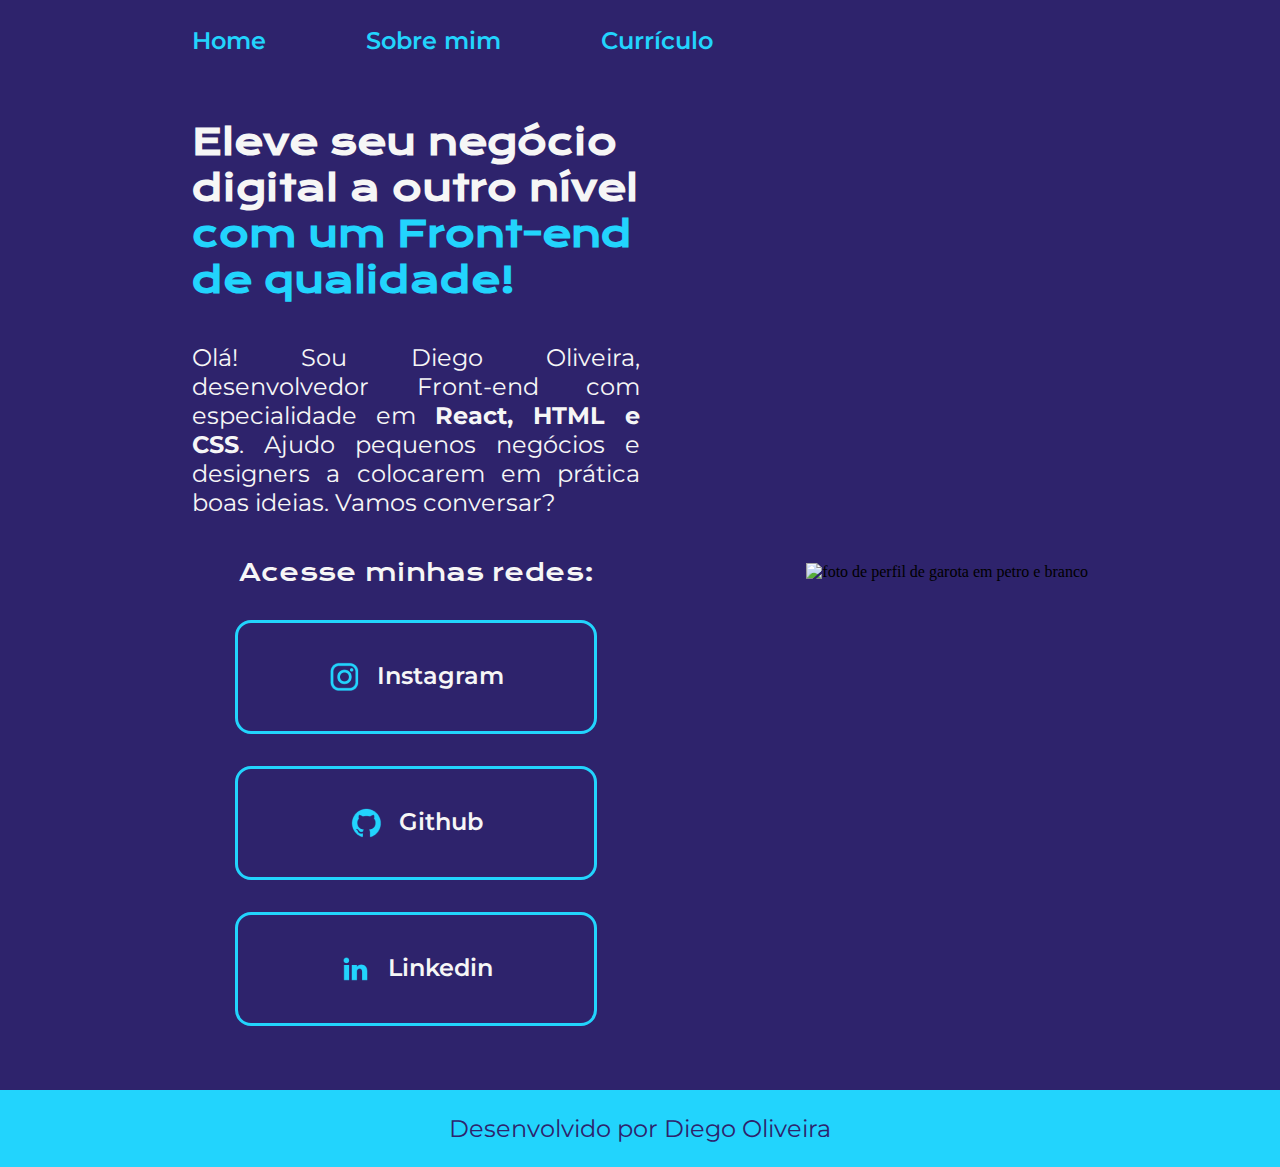
==== index.html @ 1ac7f7a9 "Add files via upload" ====
<!DOCTYPE html>
<html lang="pt-br">
    <head>
        <link rel="preconnect" href="https://fonts.googleapis.com">
        <link rel="preconnect" href="https://fonts.gstatic.com" crossorigin>
        <link href="https://fonts.googleapis.com/css2?family=Montserrat:ital,wght@0,100..900;1,100..900&display=swap" rel="stylesheet">
        <link rel="preconnect" href="https://fonts.googleapis.com">
        <link rel="preconnect" href="https://fonts.gstatic.com" crossorigin>
        <link href="https://fonts.googleapis.com/css2?family=Krona+One&family=Montserrat:ital,wght@0,100..900;1,100..900&display=swap" rel="stylesheet">
        <meta charset="UTF-8">
        <meta name="viewport" content="width=device-width, initial-scale=1.0">
        <meta http-equiv="X-UA-Compatible" content="ie=edge">
        <title>
               Portifolio 2
        </title>
        <link rel="stylesheet" href="style.css">
    </head>
    <body>
        <header>
            <nav class = "header_links"> <!--tag nav - criacao de menu de navegacao-->
                <a class="header_links_links" href="./index.html"> Home
                </a>
                <a class="header_links_links" href= "./about.html"> Sobre mim 
                </a> 
                <a class="header_links_links" href= "./curriculo.html"> Currículo
                </a> 
            </nav>
        </header>
        <main class="apresentacao">
            <section class="apresentacao_conteudo">
                <h1 class="apresentacao_conteudo_titulo">Eleve seu negócio digital a outro nível <strong class="destaque_titulo"> com um
               Front-end de qualidade!</strong></h1>
                <p class="apresentacao_conteudo_texto"> Olá! Sou Diego Oliveira, desenvolvedor Front-end com
                especialidade em <strong classe="destaque_p">React, HTML e
                CSS</strong>.
                Ajudo pequenos negócios e designers a colocarem em
                prática boas ideias. Vamos conversar?</p>
                <div class="apresentacao_links">
                    <h2 class="apresentacao_links_subtitulo"> <!--H2 - tag para subtitulo-->
                        Acesse minhas redes:
                    </h2>
                    <a class="apresentacao_links_inst" href="https://www.instagram.com/"> <img src="./assets/instagram.png"> Instagram
                    </a>
                    <a class="apresentacao_links_inst" href="https://github.com/DieVini"> <img src="./assets/github.png"> Github
                    </a>
                    <a class="apresentacao_links_inst" href="https://br.linkedin.com/"> <img src="./assets/linkedin.png"> Linkedin
                    </a>
                </div>
            </section>
            <img src="imagem_figma.png" alt="foto de perfil de garota em petro e branco">

        </main>
        <footer>
            Desenvolvido por Diego Oliveira
        </footer>
    </body>
</html>
---- style.css ----
*{
margin: 0;
padding: 0;
}
:root{
    --cor-primaria: #2E236C;
    --cor-secundaria: #f6f6f6;
    --cor-terciaria: #22d4fd;
}
body{
    background-color: var(--cor-primaria);
    /* height: 100vh; */
    box-sizing: border-box;
}
.apresentacao{ /*tag main*/
    padding: 5% 15%;
    display:flex;
    align-items: center;
    justify-content: space-between;
}
.apresentacao_conteudo{ /*tag section*/
    display:flex;
    flex-direction: column;
    gap: 40px;
    width: 50%;
}
.apresentacao_links{ /*tag div*/
    display:flex;
    justify-content: space-between;
    flex-direction: column;
    align-items: center;
    gap: 32px;
}
.header_links_links{ /*tag a para botoes do cabecalho*/
    font-weight: 600;
    color: var(--cor-terciaria);
    font-family: "Montserrat", sans-serif;
    text-decoration: none;
    font-size: 1.5rem;
}
.header_links{ /*tag nav*/
    display: flex;
    flex-direction: row;    
    gap: 100px;
    padding: 2% 0% 0% 15%;
}
.header_links_links:hover{ /*adicionar efeito hover nos botoes do cabecalho*/
    color: #3232f0ce;
    cursor: pointer;
}
h1{
    color: var(--cor-secundaria);
}
.destaque_titulo{ /*strong titulo*/
    color: var(--cor-terciaria);
}
p{ /*paragrafo*/
    text-align: justify;
    color: var(--cor-secundaria);
}
.apresentacao_conteudo_titulo{ /*tag H1*/
    font-size: 36px;
    font-family: "Krona one", sans-serif;
    font-style: normal;
    font-optical-sizing: auto;
}
.apresentacao_conteudo_texto{ /*tag p*/
    font-size: 1.5rem;
    font-family: "Montserrat", sans-serif;
    font-style: normal;
    font-optical-sizing: auto;
}
.apresentacao_links_inst{ /*tag a para botoes das redes sociais*/
    width: 280px; 
    text-align: center;
    border-style: solid; 
    border-color: var(--cor-terciaria);
    border-radius: 16px; 
    font-size: 24px;
    font-weight: 600;
    text-decoration: none;
    color: var(--cor-secundaria);
    font-family: 'Montserrat', sans-serif;
    padding: 38px;
    display: flex;
    justify-content: center;
    gap: 16px;
}
.apresentacao_links_inst:hover{ /*tag para adicionar efeito rover aos botoes das redes sociais*/
    border-color: #0000ff;
    background-color: #272727;
    cursor: pointer;
}
.apresentacao_links_subtitulo{ /*tag H2*/
    color: var(--cor-secundaria);
    font-size: 1.5rem;
    font-family: "krona one", sans-serif;
    font-weight: 400;
}
.destaque_titulo:hover{ /*tag para adicionar efeito hover ao strong do titulo*/
    color: #3232f0ce;
    cursor: pointer;
}
footer{ /*rodape*/ 
    color: var(--cor-primaria);
    background-color: var(--cor-terciaria); 
    text-align: center;
    font-family: 'Montserrat', sans-serif;
    font-size: 1.5rem;
    font-weight: 400;
    padding: 24px;
}
.lista{ /*tag da lista do curriculo*/
    font-weight: 400;
    color: var(--cor-secundaria);
    font-family: "Montserrat", sans-serif;
    text-decoration: none;
    font-size: 1.5rem;
}
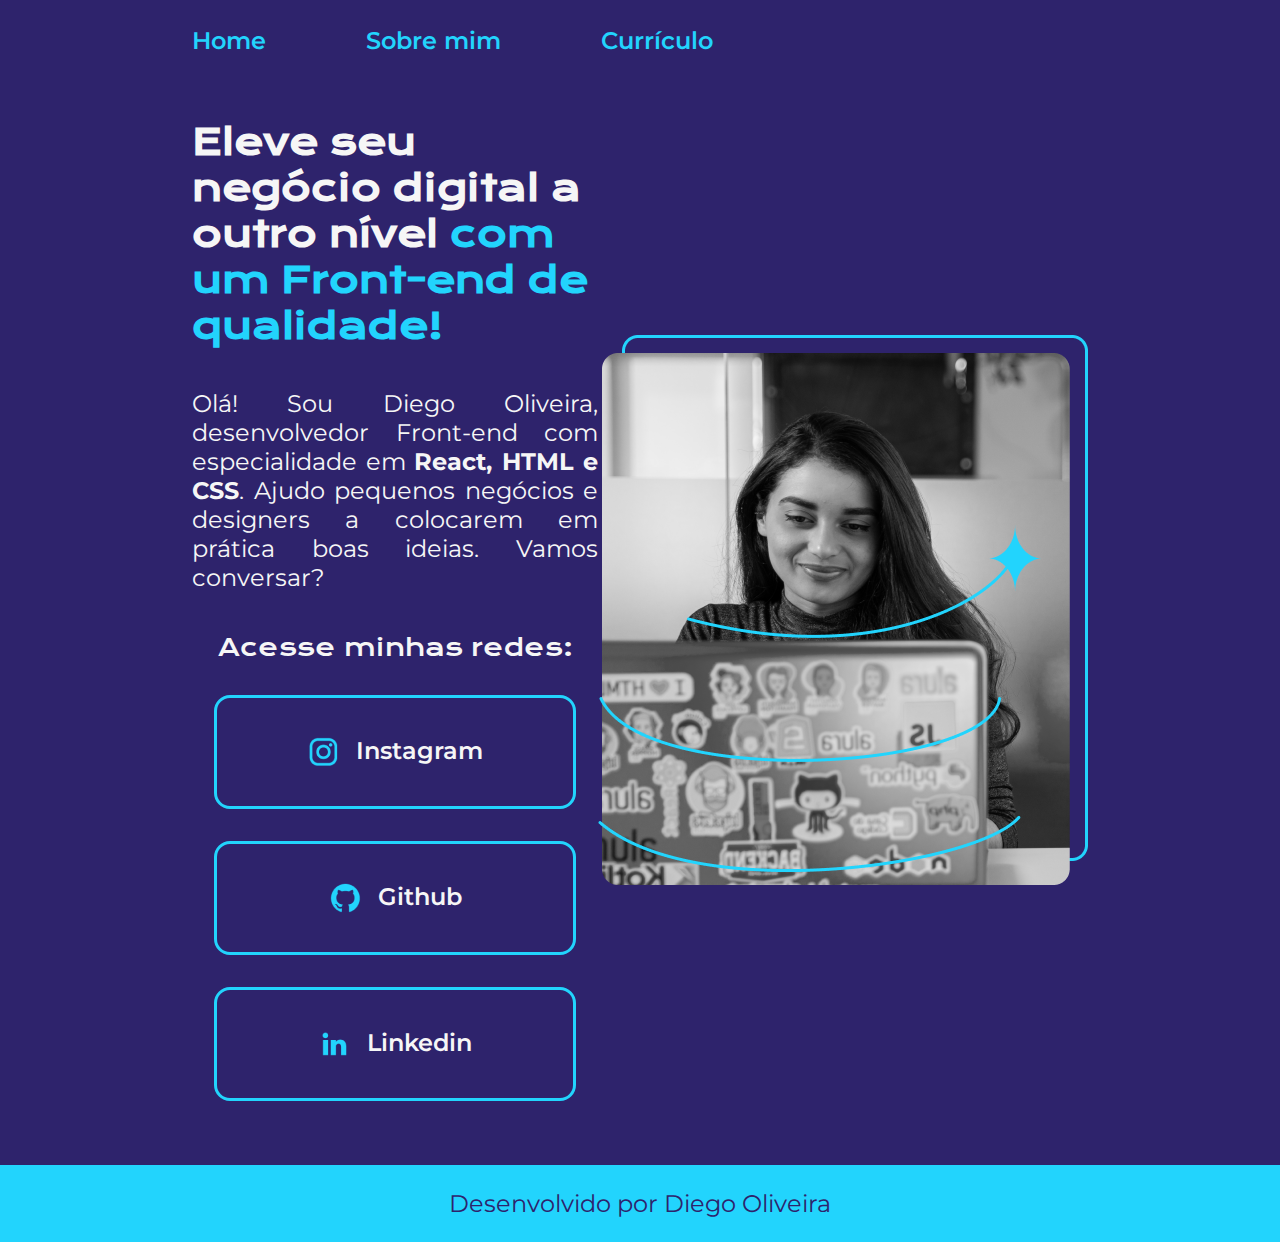
==== commit ab99e3e7: "Update index.html" ====
--- a/index.html
+++ b/index.html
@@ -47,11 +47,11 @@
                     </a>
                 </div>
             </section>
-            <img src="imagem_figma.png" alt="foto de perfil de garota em petro e branco">
+            <img src="Imagem_figma.png" alt="foto de perfil de garota em petro e branco">
 
         </main>
         <footer>
             Desenvolvido por Diego Oliveira
         </footer>
     </body>
-</html>+</html>
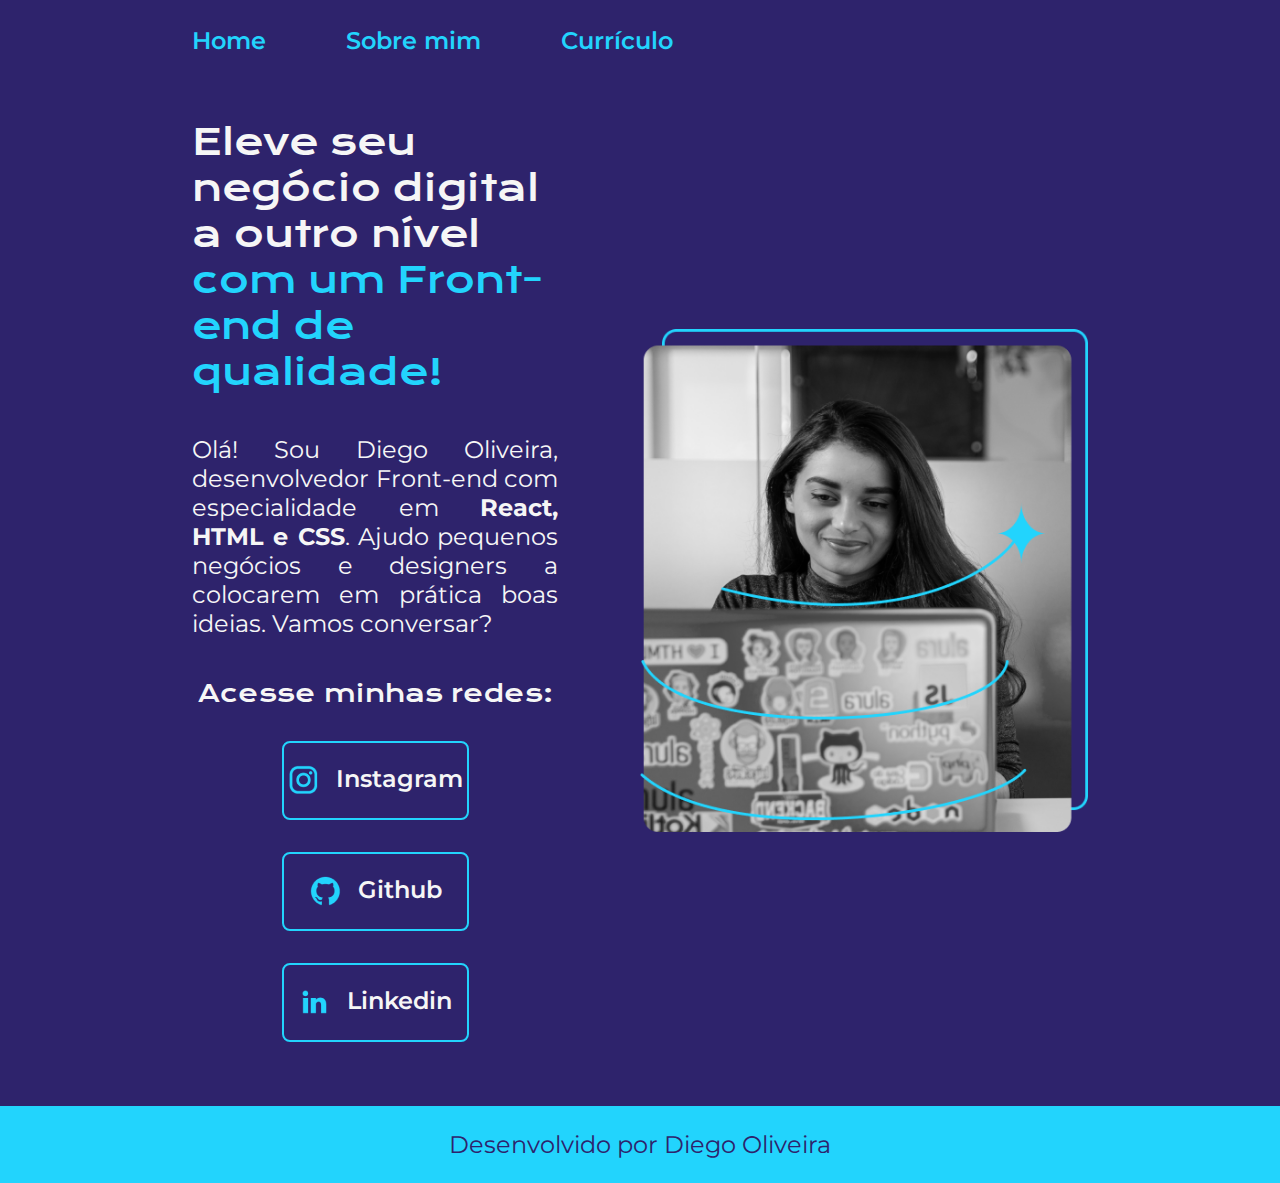
==== commit 9fe92e7c: "Add files via upload" ====
--- a/index.html
+++ b/index.html
@@ -13,10 +13,10 @@
         <title>
                Portifolio 2
         </title>
-        <link rel="stylesheet" href="style.css">
+        <link rel="stylesheet" href="./Styles/style.css">
     </head>
     <body>
-        <header>
+        <header class ="cabecalho">
             <nav class = "header_links"> <!--tag nav - criacao de menu de navegacao-->
                 <a class="header_links_links" href="./index.html"> Home
                 </a>
@@ -31,7 +31,7 @@
                 <h1 class="apresentacao_conteudo_titulo">Eleve seu negócio digital a outro nível <strong class="destaque_titulo"> com um
                Front-end de qualidade!</strong></h1>
                 <p class="apresentacao_conteudo_texto"> Olá! Sou Diego Oliveira, desenvolvedor Front-end com
-                especialidade em <strong classe="destaque_p">React, HTML e
+                especialidade em <strong class="destaque_p">React, HTML e
                 CSS</strong>.
                 Ajudo pequenos negócios e designers a colocarem em
                 prática boas ideias. Vamos conversar?</p>
@@ -47,11 +47,11 @@
                     </a>
                 </div>
             </section>
-            <img src="Imagem_figma.png" alt="foto de perfil de garota em petro e branco">
+            <img class="apresentacao_imagem" src="./assets/Imagem_figma.png" alt="foto de perfil de garota em petro e branco">
 
         </main>
-        <footer>
+        <footer class="rodape">
             Desenvolvido por Diego Oliveira
         </footer>
     </body>
-</html>
+</html>--- a/Styles/style.css
+++ b/Styles/style.css
@@ -0,0 +1,152 @@
+
+*{
+margin: 0;
+padding: 0;
+}
+:root{
+    /*paleta de cores para o site*/
+    --cor-primaria: #2E236C;
+    --cor-secundaria: #f6f6f6;
+    --cor-terciaria: #22d4fd;
+    --cor-hover: #0000ff;
+    /*fontes utilizadas no site*/
+    --font-primaria: "Krona one", sans-serif;
+    --font-secundaria: "Montserrat", sans-serif;
+}
+body{
+    background-color: var(--cor-primaria);
+    /* height: 100vh; */
+    box-sizing: border-box;
+    color: var(--cor-secundaria); 
+}
+.apresentacao{ /*tag main*/
+    padding: 5% 15%;
+    display:flex;
+    align-items: center;
+    justify-content: space-between;
+    gap: 82px;
+}
+
+.apresentacao_imagem{
+    width: 50%;
+}
+
+.apresentacao_conteudo{ /*tag section*/
+    display:flex;
+    flex-direction: column;
+    gap: 40px;
+    width: 50%;
+}
+.apresentacao_links{ /*tag div*/
+    display:flex;
+    justify-content: space-between;
+    flex-direction: column; /*vertical*/
+    align-items: center;
+    gap: 32px;
+}
+.cabecalho{ /*tag header*/
+    padding: 2% 0% 0% 15%;
+}
+
+.header_links{ /*tag nav*/
+    display: flex;  /* por ter mais de uma caixa*/
+    gap: 80px; /*espaçamento entre as caixas*/
+    /*flex-direction: row; reduntante pois já é o padrão*/    
+}
+
+.header_links_links{ /*tag a para botoes do cabecalho*/
+    font-weight: 600;
+    color: var(--cor-terciaria);
+    font-family: var(--font-secundaria);
+    text-decoration: none;
+    font-size: 1.5rem;
+    gap: 16px;
+}
+
+.header_links_links:hover{ /*adicionar efeito hover nos botoes do cabecalho*/
+    color: var(--cor-hover);
+    cursor: pointer;
+}
+
+.destaque_titulo{ /*strong titulo*/
+    color: var(--cor-terciaria);
+}
+p{ /*paragrafo*/
+    text-align: justify;
+    color: var(--cor-secundaria);
+}
+.apresentacao_conteudo_titulo{ /*tag H1*/
+    font-size: 2.25rem;
+    font-family: var(--font-primaria);
+    font-weight: 100;
+}
+.apresentacao_conteudo_texto{ /*tag p*/
+    font-size: 1.5rem;
+    font-family: var(--font-secundaria);
+    font-style: normal;
+    font-optical-sizing: auto;
+}
+.apresentacao_links_inst{ /*tag a para botoes das redes sociais*/
+    width: 50%; 
+    text-align: center;
+    border-radius: 8px; 
+    border: 2px solid var(--cor-terciaria); 
+    font-size: 1.5rem;
+    font-weight: 600;
+    text-decoration: none;
+    color: var(--cor-secundaria);
+    font-family: var(--font-secundaria);
+    padding: 21.5px 0;
+    display: flex;
+    justify-content: center;
+    gap: 16px;
+}
+.apresentacao_links_inst:hover{ /*tag para adicionar efeito rover aos botoes das redes sociais*/
+    border-color: var(--cor-hover);
+    background-color: #272727;
+    cursor: pointer;
+}
+.apresentacao_links_subtitulo{ /*tag H2*/
+    color: var(--cor-secundaria);
+    font-size: 1.5rem;
+    font-family: var(--font-primaria);
+    font-weight: 400;
+}
+.destaque_titulo:hover{ /*tag para adicionar efeito hover ao strong do titulo*/
+    color: var(--cor-hover);
+    cursor: pointer;
+}
+.rodape{ /*rodape*/ 
+    color: var(--cor-primaria);
+    background-color: var(--cor-terciaria); 
+    text-align: center;
+    font-family: var(--font-secundaria);
+    font-size: 1.5rem;
+    font-weight: 400;
+    padding: 24px;
+}
+.lista{ /*tag da lista do curriculo*/
+    font-weight: 400;
+    color: var(--cor-secundaria);
+    font-family: var(--font-secundaria);
+    text-decoration: none;
+    font-size: 1.5rem;
+}
+
+@media (max-width: 1200px){ /*adaptando o site para utilizar no celular e em telas menores*/
+    .apresentacao{
+        padding: 5%;
+        flex-direction: column-reverse;
+    }
+    .apresentacao_conteudo{
+        width: 100%;
+    }
+
+    .cabecalho{
+        padding: 10%;
+    }
+    .header_links{
+        justify-content: center;
+        gap: 50px;
+    }
+}
